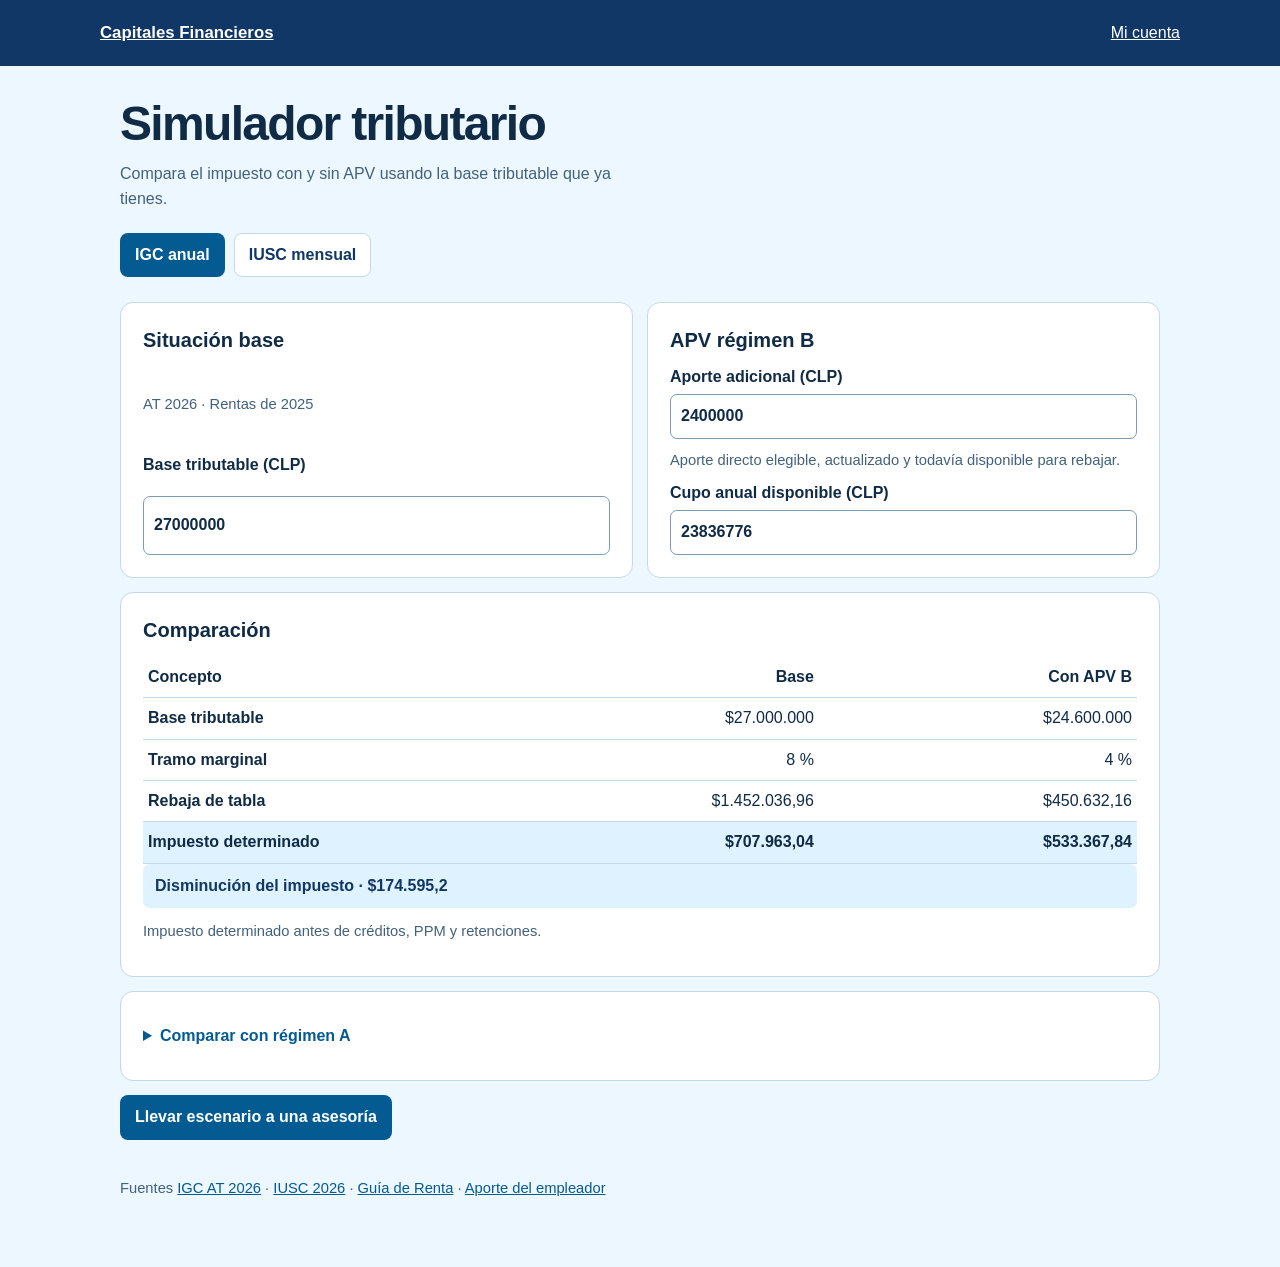
==== herramientas/index.html @ c03f39ec "Integra simulador tributario y portal de asesorías" ====
<!doctype html>
<html lang="es-CL">
<head><meta charset="utf-8"><meta name="viewport" content="width=device-width, initial-scale=1">
<title>Simulador tributario | Capitales Financieros</title><link rel="stylesheet" href="/assets/portal.css">
<script type="module" src="/herramientas/simulador.mjs"></script></head>
<body>
<header><strong><a href="/">Capitales Financieros</a></strong><nav aria-label="Navegación"><a href="/portal/">Mi cuenta</a></nav></header>
<main>
  <h1>Simulador tributario</h1>
  <p class="intro">Compara el impuesto con y sin APV usando la base tributable que ya tienes.</p>
  <div class="actions" aria-label="Período">
    <button id="annual-mode" type="button" aria-pressed="true">IGC anual</button>
    <button id="monthly-mode" type="button" aria-pressed="false">IUSC mensual</button>
  </div>
  <br>
  <form id="calculator">
    <div class="grid">
      <section class="card stack">
        <h2>Situación base</h2>
        <p id="period-note" class="muted"></p>
        <label id="month-field" hidden>Mes de remuneración<select id="month"></select></label>
        <label>Base tributable (CLP)<input type="number" id="base" min="0" max="9999999999" required></label>
      </section>
      <section class="card stack">
        <h2>APV régimen B</h2>
        <label>Aporte adicional (CLP)<input type="number" id="contribution" min="0" max="9999999999" required></label>
        <p id="apv-note" class="muted"></p>
        <label id="room-field">Cupo anual disponible (CLP)<input type="number" id="room" min="0" max="23836776" value="23836776"></label>
        <label id="prior-field" hidden>APV B ya aplicado en la liquidación (CLP)<input type="number" id="prior" min="0" max="9999999999" value="0"></label>
      </section>
    </div>
    <section class="card" aria-live="polite">
      <h2>Comparación</h2>
      <table>
        <thead><tr><th scope="col">Concepto</th><th scope="col">Base</th><th scope="col">Con APV B</th></tr></thead>
        <tbody id="comparison">
          <tr><th scope="row">Base tributable</th><td></td><td></td></tr>
          <tr><th scope="row">Tramo marginal</th><td></td><td></td></tr>
          <tr><th scope="row">Rebaja de tabla</th><td></td><td></td></tr>
          <tr class="result"><th scope="row">Impuesto determinado</th><td></td><td></td></tr>
        </tbody>
      </table>
      <p id="savings" class="output"></p>
      <p id="result-note" class="muted"></p>
    </section>
    <details class="card" id="annual-details">
      <summary>Comparar con régimen A</summary>
      <label>Cotizaciones obligatorias de capitalización individual del año (CLP)<input type="number" id="mandatory" min="0" max="9999999999"></label>
      <p id="bonus" class="output" aria-live="polite"></p>
      <p class="muted">Estimación para aportes destinados a pensión y sin bonificación previa. El impuesto del escenario base se mantiene.</p>
    </details>
    <details class="card" id="monthly-details" hidden>
      <summary>Aporte del empleador por la reforma previsional</summary>
      <label>Base previsional con tope ya aplicado (CLP)<input type="number" id="employer" min="0" max="9999999999"></label>
      <p id="employer-result" class="output" aria-live="polite"></p>
    </details>
    <div class="actions"><button type="button" id="transfer">Llevar escenario a una asesoría</button></div>
    <p id="calc-status" class="message" role="status"></p>
  </form>
  <p class="muted">Fuentes <a href="https://www.sii.cl/valores_y_fechas/renta/2026/personas_naturales.html">IGC AT 2026</a> · <a href="https://www.sii.cl/valores_y_fechas/impuesto_2da_categoria/impuesto2026.htm">IUSC 2026</a> · <a href="https://www.sii.cl/servicios_online/renta/guia_practica_renta_2026.pdf">Guía de Renta</a> · <a href="https://www.chileatiende.gob.cl/fichas/130987">Aporte del empleador</a></p>
</main>
</body></html>
---- assets/portal.css ----
:root{color-scheme:light;--navy:#103765;--accent:#045b91;--ink:#102b46;--muted:#43617b;--surface:#fff;--ground:#edf7ff;--line:#c2d9eb;--highlight:#dff2ff;font:16px/1.52 Arial,Helvetica,sans-serif;color:var(--ink);background:var(--ground)}
*{box-sizing:border-box}body{margin:0}[hidden]{display:none!important}a{color:var(--accent)}a:hover{text-decoration-thickness:2px}
header{background:var(--navy);color:white;padding:20px max(20px,calc((100% - 1080px)/2));display:flex;align-items:center;justify-content:space-between;gap:16px;flex-wrap:wrap}
header a{color:white}header strong{font-size:1.05rem}header nav{display:flex;gap:16px;flex-wrap:wrap}
main{width:min(1080px,100%);margin:auto;padding:32px 20px 56px}
h1,h2,h3,p{margin:0 0 .75rem}h1{font-size:clamp(1.9rem,5vw,3rem);line-height:1.1;letter-spacing:-.035em}h2{font-size:1.25rem}h3{font-size:1.05rem}
.intro{max-width:60ch;color:var(--muted);margin-bottom:22px}.muted{color:var(--muted);font-size:.92rem}.grid{display:grid;grid-template-columns:repeat(auto-fit,minmax(min(100%,305px),1fr));gap:14px}
.card{background:var(--surface);border:1px solid var(--line);border-radius:13px;padding:clamp(13px,4vw,22px);min-width:0;margin-bottom:14px}
.stack{display:grid;gap:10px}.stack>*{margin:0}.actions{display:flex;flex-wrap:wrap;gap:9px;align-items:center}
label{display:grid;gap:5px;font-weight:700}input,textarea,select{font:inherit;width:100%;min-width:0;background:white;color:var(--ink);border:1px solid #7c9cb6;border-radius:7px;padding:9px 10px;min-height:44px}input[type=checkbox]{width:18px;min-height:18px}.check{display:flex;align-items:center}
button,.button{font:inherit;font-weight:700;color:white;background:var(--accent);border:1px solid transparent;border-radius:8px;padding:9px 14px;min-height:44px;cursor:pointer;text-decoration:none;display:inline-flex;align-items:center}
button.secondary,button[aria-pressed=false]{color:var(--navy);background:white;border-color:var(--line)}button:disabled{opacity:.64;cursor:wait}
:focus-visible{outline:3px solid #237fc1;outline-offset:3px}
table{border-collapse:collapse;width:100%;table-layout:fixed;font-variant-numeric:tabular-nums}th,td{padding:8px 5px;border-bottom:1px solid var(--line);text-align:right;vertical-align:top;overflow-wrap:anywhere}th:first-child{text-align:left;width:36%}.result{font-weight:700;background:var(--highlight)}
summary{min-height:44px;display:list-item;align-content:center;color:var(--accent);font-weight:700;cursor:pointer}
.output{font-weight:700;color:var(--navy);background:var(--highlight);padding:10px 12px;border-radius:7px;overflow-wrap:anywhere}.summary-text{white-space:pre-wrap;overflow-wrap:anywhere}.message{min-height:1.6em;color:var(--accent)}
#auth-section{max-width:560px}.case-list{list-style:none;padding:0;margin:0}
@media(max-width:480px){main{padding:24px 12px}th,td{font-size:.82rem}header{padding:16px 12px}}
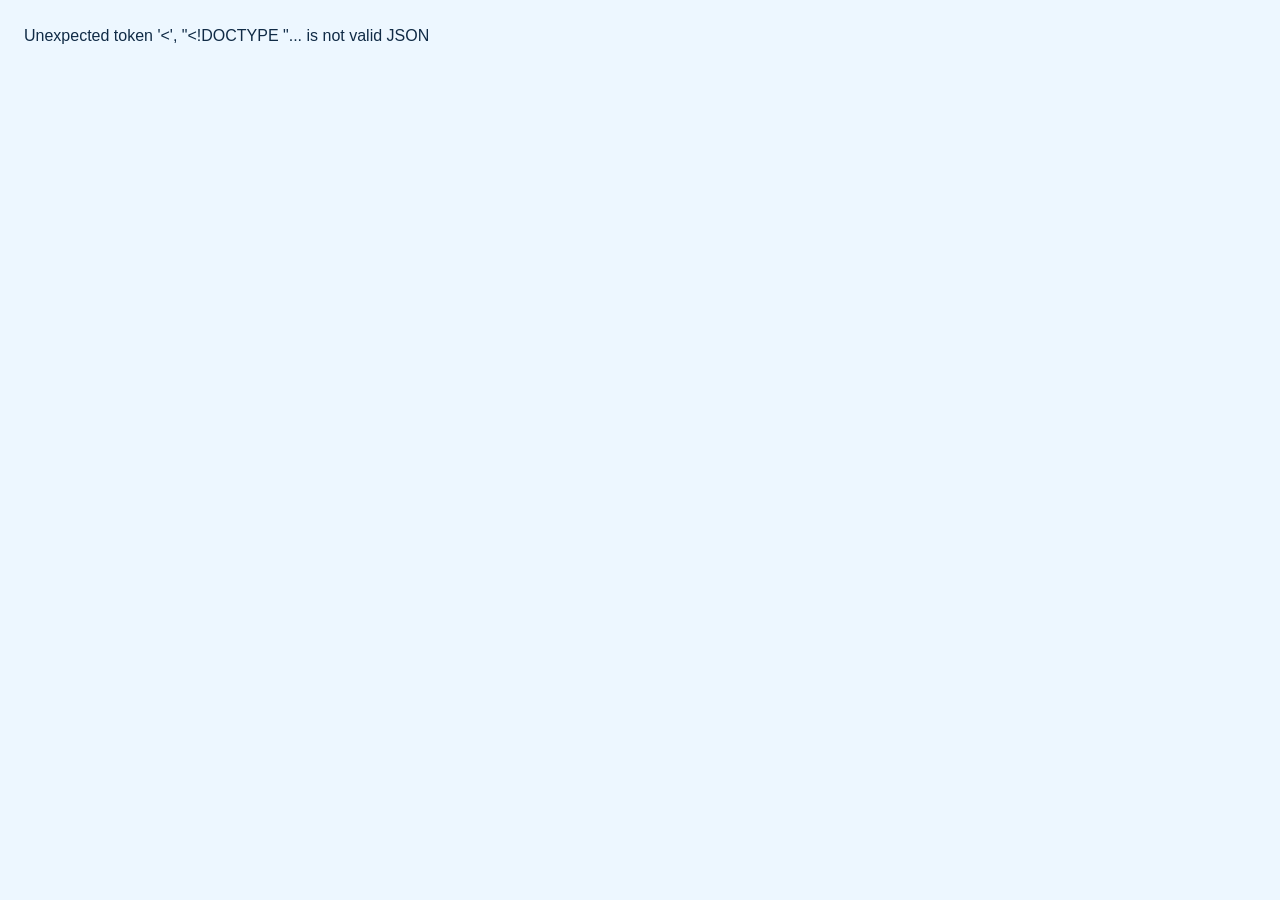
==== commit 53ae09a1: "Rediseña el acceso y la bienvenida de Capitales Financieros" ====
--- a/herramientas/index.html
+++ b/herramientas/index.html
@@ -2,9 +2,15 @@
 <html lang="es-CL">
 <head><meta charset="utf-8"><meta name="viewport" content="width=device-width, initial-scale=1">
 <title>Simulador tributario | Capitales Financieros</title><link rel="stylesheet" href="/assets/portal.css">
+<meta name="robots" content="noindex,nofollow"><script type="module" src="/portal/proteger.mjs"></script>
 <script type="module" src="/herramientas/simulador.mjs"></script></head>
 <body>
-<header><strong><a href="/">Capitales Financieros</a></strong><nav aria-label="Navegación"><a href="/portal/">Mi cuenta</a></nav></header>
+<p class="portal-status" id="tool-status" role="status">Comprobando sesión…</p>
+<div id="tool-content" hidden>
+<header><strong><a href="/portal/">Capitales Financieros</a></strong><nav aria-label="Menú principal">
+<a href="/portal/">Inicio</a><a href="/polizas/">Analizador de pólizas</a>
+<a href="/herramientas/" aria-current="page">Simulador APV</a><a href="/portal/#asesorias">Asesorías</a>
+</nav></header>
 <main>
   <h1>Simulador tributario</h1>
   <p class="intro">Compara el impuesto con y sin APV usando la base tributable que ya tienes.</p>
@@ -59,4 +65,5 @@
   </form>
   <p class="muted">Fuentes <a href="https://www.sii.cl/valores_y_fechas/renta/2026/personas_naturales.html">IGC AT 2026</a> · <a href="https://www.sii.cl/valores_y_fechas/impuesto_2da_categoria/impuesto2026.htm">IUSC 2026</a> · <a href="https://www.sii.cl/servicios_online/renta/guia_practica_renta_2026.pdf">Guía de Renta</a> · <a href="https://www.chileatiende.gob.cl/fichas/130987">Aporte del empleador</a></p>
 </main>
+</div>
 </body></html>
--- a/assets/portal.css
+++ b/assets/portal.css
@@ -16,3 +16,27 @@
 .output{font-weight:700;color:var(--navy);background:var(--highlight);padding:10px 12px;border-radius:7px;overflow-wrap:anywhere}.summary-text{white-space:pre-wrap;overflow-wrap:anywhere}.message{min-height:1.6em;color:var(--accent)}
 #auth-section{max-width:560px}.case-list{list-style:none;padding:0;margin:0}
 @media(max-width:480px){main{padding:24px 12px}th,td{font-size:.82rem}header{padding:16px 12px}}
+
+header nav a{padding:5px 0}
+header nav a[aria-current="page"]{font-weight:700;text-decoration-thickness:2px}
+.portal-status{padding:24px}
+.access-page{background:#eaf5ff}
+.access-layout{display:grid;grid-template-columns:minmax(0,1fr) minmax(0,1fr);width:min(1024px,calc(100% - 40px));min-height:min(610px,calc(100vh - 80px));margin:40px auto;padding:0;border:1px solid var(--line);border-radius:24px;overflow:hidden;box-shadow:0 22px 65px #10376518}
+.access-brand{display:flex;flex-direction:column;justify-content:space-between;gap:32px;padding:clamp(24px,5vw,56px);background:linear-gradient(145deg,#12365f,#164d79);color:#e9f6ff}
+.access-brand a{color:#c7eaff}
+.wordmark{display:block;font-size:1.05rem;margin-bottom:clamp(32px,10vw,96px)}
+.access-statement{font-size:clamp(2rem,4.9vw,3.65rem);line-height:1.03;letter-spacing:-.035em;color:#fff;font-weight:700}
+.access-form{align-self:stretch;display:flex;flex-direction:column;justify-content:center;padding:clamp(24px,5vw,56px);background:#fff}
+.access-form .stack{gap:14px}
+.access-form .stack button{justify-content:center;margin-top:5px}
+.access-message{min-height:24px;color:var(--accent);font-size:.94rem}
+.access-register{border-top:1px solid var(--line);padding-top:14px}
+.text-button{background:transparent;color:var(--accent);padding:6px 8px;min-height:44px}
+.account-bar{display:flex;align-items:center;justify-content:space-between;gap:16px;flex-wrap:wrap;margin-bottom:22px}
+.account-bar p{margin:0;overflow-wrap:anywhere}
+.welcome-tools{margin:24px 0}
+.tool-card{display:grid;gap:12px;padding:24px;background:white;border:1px solid var(--line);border-radius:14px;color:var(--ink);text-decoration:none}
+.tool-card:hover{border-color:var(--accent);background:#f7fcff}
+.tool-card strong{font-size:1.25rem}
+.tool-action{font-weight:700;color:var(--accent)}
+@media(max-width:680px){.access-layout{grid-template-columns:1fr;width:calc(100% - 24px);min-height:0;margin:12px auto}.wordmark{margin-bottom:20px}.access-brand{gap:10px}.access-statement{font-size:1.95rem}}
